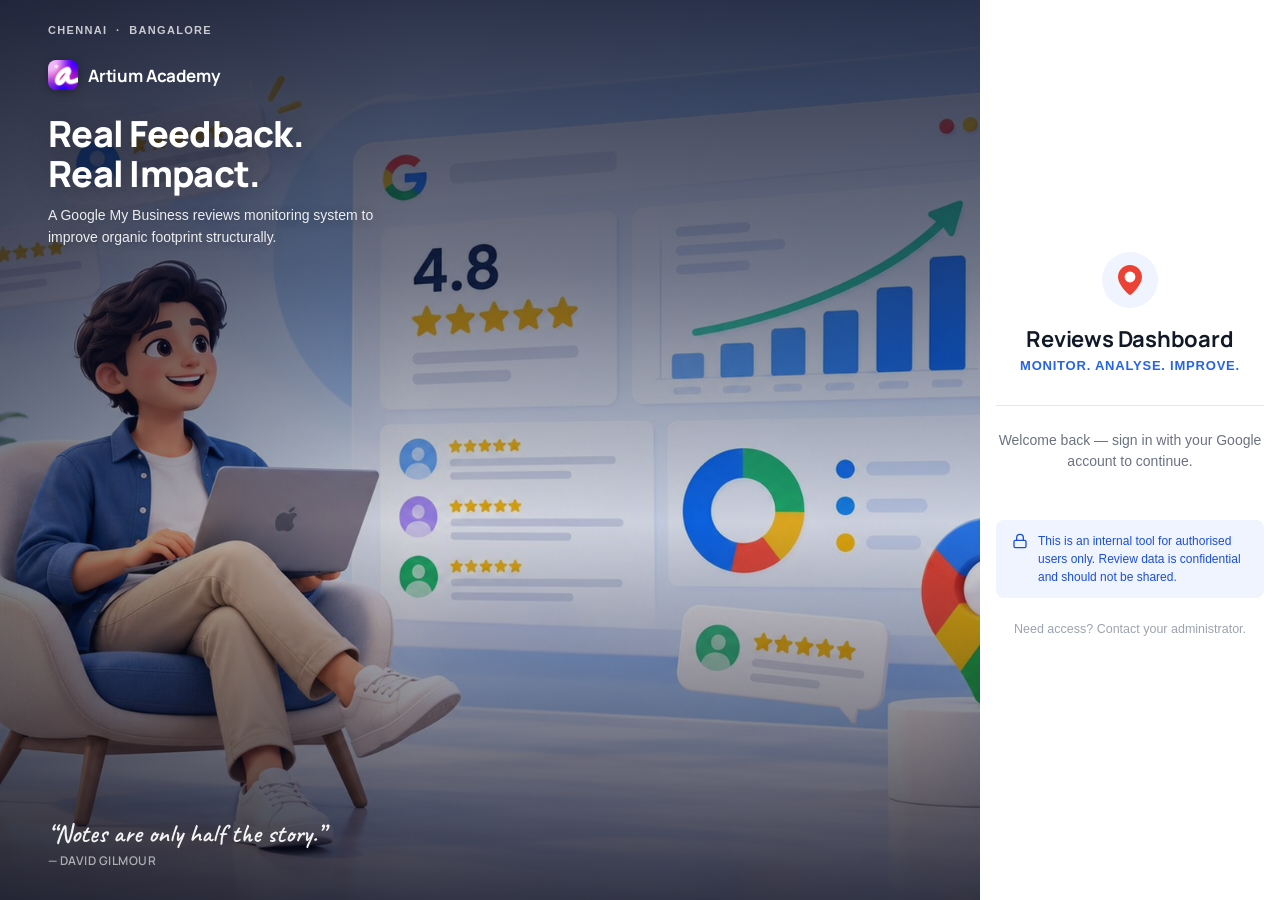
==== index.html @ 6ff20cc2 "DB 2" ====
<!DOCTYPE html>
<html lang="en">
<head>
  <meta charset="UTF-8" />
  <meta name="viewport" content="width=device-width, initial-scale=1.0" />
  <title>Artium Academy — Reviews Dashboard</title>
  <link rel="preconnect" href="https://fonts.googleapis.com" />
  <link rel="preconnect" href="https://fonts.gstatic.com" crossorigin />
  <link href="https://fonts.googleapis.com/css2?family=Manrope:wght@500;600;700;800&family=Caveat:wght@600&display=swap" rel="stylesheet" />
  <link rel="stylesheet" href="css/styles.css?v=6" />
</head>
<body class="login-page-v2">

  <div class="login-split">

    <section class="login-visual">
      <div class="login-visual-bg">
        <img class="login-visual-img" src="assets/login-hero-wide.jpg" alt="" />
        <div class="login-visual-scrim"></div>
      </div>

      <div class="login-visual-top">CHENNAI &nbsp;&middot;&nbsp; BANGALORE</div>

      <div class="login-visual-content">
        <div class="login-visual-brand">
          <img class="login-visual-logo" src="assets/logo-mark.jpg" alt="Artium Academy" />
          <span>Artium Academy</span>
        </div>
        <h1 class="login-visual-headline">Real Feedback.<br/>Real Impact.</h1>
        <p class="login-visual-copy">
          A Google My Business reviews monitoring system to improve organic footprint structurally.
        </p>
      </div>

      <div class="login-visual-tagline">
        “Notes are only half the story.”
        <span class="login-visual-attribution">— David Gilmour</span>
      </div>
    </section>

    <section class="login-panel">
      <main class="login-card-v2">
        <div class="login-pin-icon">
          <svg width="36" height="36" viewBox="0 0 24 24" fill="none">
            <path d="M12 2C7.58 2 4 5.58 4 10c0 5.25 6.72 11.19 7 11.44a1.5 1.5 0 0 0 2 0C13.28 21.19 20 15.25 20 10c0-4.42-3.58-8-8-8z" fill="#EA4335"/>
            <circle cx="12" cy="10" r="3.6" fill="#fff"/>
          </svg>
        </div>

        <h2 class="login-card-title">Reviews Dashboard</h2>
        <p class="login-card-subtitle">Monitor. Analyse. Improve.</p>

        <div class="login-divider"></div>

        <p class="login-welcome">Welcome back — sign in with your Google account to continue.</p>

        <div id="googleSignInSlot" class="google-signin-slot"></div>

        <div class="login-error" id="loginError">
          Your Google account isn't authorized for this dashboard. Contact your admin to be added.
        </div>

        <div class="login-security-note">
          <svg width="16" height="16" viewBox="0 0 24 24" fill="none" stroke="currentColor" stroke-width="2" stroke-linecap="round" stroke-linejoin="round"><rect x="3" y="11" width="18" height="11" rx="2"/><path d="M7 11V7a5 5 0 0 1 10 0v4"/></svg>
          <span>This is an internal tool for authorised users only. Review data is confidential and should not be shared.</span>
        </div>

        <p class="login-footnote">Need access? Contact your administrator.</p>
      </main>
    </section>

  </div>

  <script src="js/auth.js"></script>
  <script src="https://accounts.google.com/gsi/client" async defer onload="initGoogleSignIn()"></script>
</body>
</html>
---- css/styles.css ----
/* ==========================================================================
   Artium Academy — Google Reviews Dashboard
   Shared design system
   ========================================================================== */

:root {
  /* Brand / accent */
  --accent: #2563eb;
  --accent-dark: #1d4ed8;
  --accent-light: #eff4ff;

  /* Neutrals */
  --bg: #f7f8fa;
  --surface: #ffffff;
  --border: #e5e7eb;
  --text-primary: #111827;
  --text-secondary: #6b7280;
  --text-muted: #9ca3af;

  /* Status */
  --success: #16a34a;
  --warning: #d97706;
  --danger: #dc2626;

  /* Spacing scale */
  --space-1: 4px;
  --space-2: 8px;
  --space-3: 12px;
  --space-4: 16px;
  --space-5: 24px;
  --space-6: 32px;
  --space-7: 48px;

  /* Radius / shadow */
  --radius-sm: 8px;
  --radius-md: 12px;
  --radius-lg: 16px;
  --shadow-sm: 0 1px 2px rgba(16, 24, 40, 0.05);
  --shadow-md: 0 4px 16px rgba(16, 24, 40, 0.06);
  --shadow-lg: 0 12px 32px rgba(16, 24, 40, 0.10);

  --font-sans: -apple-system, BlinkMacSystemFont, "Segoe UI", Roboto, Inter, Helvetica, Arial, sans-serif;
}

* {
  box-sizing: border-box;
}

html, body {
  height: 100%;
}

body {
  margin: 0;
  font-family: var(--font-sans);
  background: var(--bg);
  color: var(--text-primary);
  -webkit-font-smoothing: antialiased;
}

a {
  color: inherit;
  text-decoration: none;
}

button {
  font-family: inherit;
}

/* ---- Reusable primitives (used across every view) ---- */

.card {
  background: var(--surface);
  border: 1px solid var(--border);
  border-radius: var(--radius-md);
  box-shadow: var(--shadow-sm);
}

.btn {
  display: inline-flex;
  align-items: center;
  justify-content: center;
  gap: var(--space-2);
  padding: 10px 18px;
  border-radius: var(--radius-sm);
  border: 1px solid var(--border);
  background: var(--surface);
  color: var(--text-primary);
  font-size: 14px;
  font-weight: 500;
  cursor: pointer;
  transition: background 0.15s ease, box-shadow 0.15s ease, border-color 0.15s ease;
}

.btn:hover {
  background: #fafafa;
  box-shadow: var(--shadow-sm);
}

.btn-primary {
  background: var(--accent);
  border-color: var(--accent);
  color: #ffffff;
}

.btn-primary:hover {
  background: var(--accent-dark);
  border-color: var(--accent-dark);
}

/* ==========================================================================
   Login screen — premium split layout
   ========================================================================== */

.login-page-v2 {
  margin: 0;
}

.login-split {
  min-height: 100vh;
  display: grid;
  grid-template-columns: minmax(0, 4fr) minmax(300px, 1fr);
}

/* ---- Left: hero visual ---- */

.login-visual {
  position: relative;
  overflow: hidden;
  display: flex;
  flex-direction: column;
  justify-content: flex-start;
  padding: var(--space-5) var(--space-7) var(--space-6);
  color: #ffffff;
  min-height: 100vh;
}

.login-visual-bg {
  position: absolute;
  inset: 0;
  z-index: 0;
}

.login-visual-img {
  width: 100%;
  height: 100%;
  object-fit: cover;
  object-position: 50% 30%;
  display: block;
}

.login-visual-scrim {
  position: absolute;
  inset: 0;
  background:
    linear-gradient(180deg, rgba(6, 12, 36, 0.82) 0%, rgba(8, 15, 42, 0.55) 30%, rgba(8, 14, 36, 0.12) 58%, rgba(6, 10, 28, 0.8) 100%),
    linear-gradient(90deg, rgba(6, 10, 30, 0.4) 0%, rgba(6, 10, 30, 0.03) 42%);
}

.login-visual-top,
.login-visual-content,
.login-visual-tagline {
  position: relative;
  z-index: 1;
}

.login-visual-top {
  font-size: 11px;
  font-weight: 600;
  letter-spacing: 0.12em;
  color: rgba(255, 255, 255, 0.75);
}

.login-visual-content {
  max-width: 440px;
  margin-top: var(--space-5);
}

.login-visual-brand {
  display: flex;
  align-items: center;
  gap: 10px;
  font-family: "Manrope", var(--font-sans);
  font-size: 17px;
  font-weight: 700;
  letter-spacing: -0.01em;
  margin-bottom: var(--space-5);
}

.login-visual-logo {
  width: 30px;
  height: 30px;
  border-radius: 8px;
  display: block;
  box-shadow: 0 2px 10px rgba(0, 0, 0, 0.35);
}

.login-visual-headline {
  font-family: "Manrope", var(--font-sans);
  font-size: 36px;
  font-weight: 800;
  line-height: 1.1;
  letter-spacing: -0.02em;
  margin: 0 0 var(--space-3) 0;
  text-shadow: 0 2px 24px rgba(0, 0, 0, 0.25);
}

.login-visual-copy {
  font-size: 14px;
  line-height: 1.55;
  color: rgba(255, 255, 255, 0.9);
  max-width: 360px;
  margin: 0;
  text-shadow: 0 1px 12px rgba(0, 0, 0, 0.25);
}

.login-visual-tagline {
  font-family: "Caveat", cursive;
  font-size: 26px;
  font-weight: 600;
  line-height: 1.2;
  color: rgba(255, 255, 255, 0.94);
  display: flex;
  flex-direction: column;
  gap: 4px;
  margin-top: auto;
}

.login-visual-attribution {
  font-family: "Manrope", var(--font-sans);
  font-size: 12px;
  font-weight: 600;
  letter-spacing: 0.04em;
  text-transform: uppercase;
  color: rgba(255, 255, 255, 0.6);
}

/* ---- Right: sign-in panel ---- */

.login-panel {
  display: flex;
  align-items: center;
  justify-content: center;
  background: var(--surface);
  padding: var(--space-5) var(--space-4);
}

.login-card-v2 {
  width: 100%;
  max-width: 300px;
  text-align: center;
}

.login-pin-icon {
  display: inline-flex;
  align-items: center;
  justify-content: center;
  width: 56px;
  height: 56px;
  border-radius: 999px;
  background: var(--accent-light);
  margin: 0 auto var(--space-4);
}

.login-card-title {
  font-family: "Manrope", var(--font-sans);
  font-size: 22px;
  font-weight: 700;
  letter-spacing: -0.01em;
  margin: 0 0 4px 0;
  color: var(--text-primary);
}

.login-card-subtitle {
  font-size: 13px;
  font-weight: 600;
  letter-spacing: 0.06em;
  text-transform: uppercase;
  color: var(--accent);
  margin: 0;
}

.login-divider {
  height: 1px;
  background: var(--border);
  margin: var(--space-6) 0 var(--space-5);
}

.login-welcome {
  font-size: 14px;
  line-height: 1.5;
  color: var(--text-secondary);
  margin: 0 0 var(--space-5) 0;
}

.google-signin-slot {
  display: flex;
  justify-content: center;
}

.login-security-note {
  display: flex;
  align-items: flex-start;
  gap: 10px;
  text-align: left;
  margin-top: var(--space-5);
  padding: var(--space-3) var(--space-4);
  border-radius: var(--radius-sm);
  background: var(--accent-light);
  color: var(--accent-dark);
  font-size: 12px;
  line-height: 1.5;
}

.login-security-note svg {
  flex-shrink: 0;
  margin-top: 1px;
}

.login-footnote {
  margin-top: var(--space-5);
  font-size: 12.5px;
  color: var(--text-muted);
}

.login-error {
  display: none;
  margin-top: var(--space-4);
  padding: var(--space-3) var(--space-4);
  border-radius: var(--radius-sm);
  background: #fef2f2;
  border: 1px solid #fecaca;
  color: var(--danger);
  font-size: 13px;
  text-align: left;
}

.login-error.visible {
  display: block;
}

@media (max-width: 1100px) {
  .login-split {
    grid-template-columns: 1fr;
  }
  .login-visual {
    min-height: 320px;
    padding: var(--space-5);
  }
  .login-visual-headline {
    font-size: 32px;
  }
  .login-visual-tagline {
    display: none;
  }
  .login-visual-img {
    object-position: 25% 30%;
  }
  .login-visual-scrim {
    background:
      linear-gradient(180deg, rgba(6, 12, 36, 0.88) 0%, rgba(8, 15, 42, 0.72) 45%, rgba(6, 10, 28, 0.85) 100%);
  }
  .login-visual-copy {
    display: none;
  }
  .login-panel {
    padding: var(--space-6) var(--space-5);
  }
  .login-card-v2 {
    max-width: 380px;
  }
}

/* ==========================================================================
   App shell (topbar + page container) — shared by every logged-in view
   ========================================================================== */

.app-shell {
  min-height: 100vh;
  background: var(--bg);
  display: flex;
  align-items: stretch;
}

/* ---- Sidebar ---- */

.sidebar {
  flex-shrink: 0;
  width: 240px;
  min-height: 100vh;
  display: flex;
  flex-direction: column;
  background: var(--surface);
  border-right: 1px solid var(--border);
  position: sticky;
  top: 0;
  align-self: flex-start;
}

.sidebar-brand {
  display: flex;
  align-items: center;
  gap: 10px;
  padding: var(--space-5) var(--space-5) var(--space-4);
}

.sidebar-brand img {
  width: 30px;
  height: 30px;
  border-radius: 8px;
  display: block;
}

.sidebar-brand .name {
  font-size: 15px;
  font-weight: 700;
  color: var(--text-primary);
  letter-spacing: -0.01em;
}

.sidebar-nav {
  flex: 1;
  overflow-y: auto;
  padding: var(--space-2) var(--space-3);
}

.sidebar-section {
  margin-bottom: var(--space-2);
}

.sidebar-link {
  display: flex;
  align-items: center;
  gap: 11px;
  padding: 9px 12px;
  border-radius: var(--radius-sm);
  font-size: 13.5px;
  font-weight: 500;
  color: var(--text-secondary);
  cursor: pointer;
}

.sidebar-link svg {
  flex-shrink: 0;
  opacity: 0.85;
}

.sidebar-link:hover {
  background: var(--bg);
  color: var(--text-primary);
}

.sidebar-link.active {
  background: var(--accent-light);
  color: var(--accent-dark);
  font-weight: 600;
}

.sidebar-link.active svg {
  opacity: 1;
}

.sidebar-link .chev {
  margin-left: auto;
  transition: transform 0.15s ease;
}

.sidebar-link .badge-soon {
  margin-left: auto;
  font-size: 9.5px;
  font-weight: 700;
  letter-spacing: 0.04em;
  text-transform: uppercase;
  color: var(--text-muted);
  background: var(--bg);
  border: 1px solid var(--border);
  padding: 2px 6px;
  border-radius: 999px;
}

.sidebar-subnav {
  padding-left: 33px;
  margin: 2px 0 6px;
  display: flex;
  flex-direction: column;
  gap: 1px;
}

.sidebar-subnav a {
  display: block;
  padding: 7px 12px;
  border-radius: var(--radius-sm);
  font-size: 13px;
  color: var(--text-secondary);
}

.sidebar-subnav a:hover {
  background: var(--bg);
  color: var(--text-primary);
}

.sidebar-subnav a.active {
  color: var(--accent-dark);
  font-weight: 600;
  background: var(--accent-light);
}

.sidebar-divider {
  height: 1px;
  background: var(--border);
  margin: var(--space-3) var(--space-2);
}

.sidebar-footer {
  padding: var(--space-4) var(--space-5) var(--space-5);
  border-top: 1px solid var(--border);
}

.sidebar-footer .tagline {
  font-size: 13px;
  font-weight: 700;
  line-height: 1.3;
  color: var(--text-primary);
}

.sidebar-footer .rule {
  width: 26px;
  height: 2px;
  background: var(--accent);
  margin: 8px 0;
}

.sidebar-footer .links {
  font-size: 10.5px;
  letter-spacing: 0.03em;
  color: var(--text-muted);
}

/* ---- Main area + slim utility topbar ---- */

.main-area {
  flex: 1;
  min-width: 0;
}

.topbar {
  position: sticky;
  top: 0;
  z-index: 10;
  display: flex;
  align-items: center;
  justify-content: space-between;
  gap: var(--space-4);
  padding: var(--space-4) var(--space-6);
  background: var(--surface);
  border-bottom: 1px solid var(--border);
}

.topbar-left {
  min-width: 0;
}

.topbar-title {
  font-size: 15px;
  font-weight: 600;
  color: var(--text-primary);
  margin: 0;
}

.topbar-right {
  display: flex;
  align-items: center;
  gap: var(--space-3);
}

.refresh-meta {
  display: flex;
  flex-direction: column;
  align-items: flex-end;
  gap: 2px;
}

.refresh-meta .label {
  font-size: 11px;
  color: var(--text-muted);
}

.icon-btn {
  display: inline-flex;
  align-items: center;
  justify-content: center;
  width: 34px;
  height: 34px;
  border-radius: var(--radius-sm);
  border: 1px solid var(--border);
  background: var(--surface);
  cursor: pointer;
  color: var(--text-secondary);
  transition: background 0.15s ease, color 0.15s ease;
}

.icon-btn:hover {
  background: var(--bg);
  color: var(--accent);
}

.icon-btn.spinning svg {
  animation: spin 0.7s linear;
}

.user-chip {
  display: flex;
  align-items: center;
  gap: 8px;
  padding-left: var(--space-3);
  border-left: 1px solid var(--border);
}

.user-avatar {
  width: 26px;
  height: 26px;
  border-radius: 999px;
  object-fit: cover;
}

.user-avatar-fallback {
  display: flex;
  align-items: center;
  justify-content: center;
  background: var(--accent-light);
  color: var(--accent-dark);
  font-size: 12px;
  font-weight: 700;
}

.user-name {
  font-size: 13px;
  font-weight: 500;
  color: var(--text-primary);
}

.user-chip .icon-btn {
  width: 28px;
  height: 28px;
}

@keyframes spin {
  from { transform: rotate(0deg); }
  to { transform: rotate(360deg); }
}

.page {
  max-width: 1180px;
  margin: 0 auto;
  padding: var(--space-6);
}

.page-section {
  margin-bottom: var(--space-7);
}

.section-heading {
  display: flex;
  align-items: baseline;
  justify-content: space-between;
  margin-bottom: var(--space-4);
}

.section-heading h2 {
  font-size: 16px;
  font-weight: 600;
  margin: 0;
  color: var(--text-primary);
}

.section-heading .hint {
  font-size: 12px;
  color: var(--text-muted);
}

/* ---- Filter bar ---- */

.filter-bar {
  display: flex;
  flex-wrap: wrap;
  align-items: center;
  gap: var(--space-3);
  margin-bottom: var(--space-6);
  padding: var(--space-3) var(--space-4);
  background: var(--surface);
  border: 1px solid var(--border);
  border-radius: var(--radius-md);
}

.pill-group {
  display: inline-flex;
  padding: 3px;
  background: var(--bg);
  border-radius: var(--radius-sm);
  gap: 2px;
}

.pill-group button {
  border: none;
  background: transparent;
  padding: 7px 14px;
  font-size: 13px;
  font-weight: 500;
  color: var(--text-secondary);
  border-radius: 7px;
  cursor: pointer;
}

.pill-group button.active {
  background: var(--surface);
  color: var(--accent-dark);
  box-shadow: var(--shadow-sm);
}

.select-control {
  padding: 8px 12px;
  border-radius: var(--radius-sm);
  border: 1px solid var(--border);
  background: var(--surface);
  font-size: 13px;
  color: var(--text-primary);
  cursor: pointer;
}

.filter-bar .spacer {
  flex: 1;
}

/* ---- Stat tiles ---- */

.stat-grid {
  display: grid;
  grid-template-columns: repeat(4, 1fr);
  gap: var(--space-4);
}

.stat-tile {
  padding: var(--space-5);
  position: relative;
}

.stat-tile-icon {
  width: 40px;
  height: 40px;
  border-radius: var(--radius-sm);
  display: flex;
  align-items: center;
  justify-content: center;
  margin-bottom: var(--space-3);
}

.stat-tile .label {
  font-size: 12px;
  color: var(--text-secondary);
  margin-bottom: var(--space-2);
}

.stat-tile .value {
  font-size: 30px;
  font-weight: 600;
  color: var(--text-primary);
  letter-spacing: -0.01em;
}

.stat-tile .value .unit {
  font-size: 16px;
  font-weight: 500;
  color: var(--text-muted);
  margin-left: 2px;
}

.stat-tile .delta {
  margin-top: var(--space-2);
  font-size: 12px;
  font-weight: 500;
}

.stat-tile .delta.up { color: #006300; }
.stat-tile .delta.down { color: #d03b3b; }
.stat-tile .delta.flat { color: var(--text-muted); }

.stat-tile-caption {
  margin-top: var(--space-2);
  font-size: 12px;
  color: var(--text-muted);
}

.stat-tile-progress {
  margin-top: var(--space-3);
  height: 6px;
  border-radius: 999px;
  background: var(--bg);
  overflow: hidden;
}

.stat-tile-progress .fill {
  height: 100%;
  border-radius: 999px;
  background: var(--success);
}

/* ---- Centre cards ---- */

.centre-grid {
  display: grid;
  grid-template-columns: repeat(3, 1fr);
  gap: var(--space-4);
}

.centre-card {
  padding: var(--space-5);
  display: flex;
  flex-direction: column;
  gap: var(--space-4);
}

.centre-card-head .name {
  font-size: 15px;
  font-weight: 600;
  color: var(--text-primary);
}

.centre-card-head .city {
  font-size: 12px;
  color: var(--text-secondary);
  margin-top: 2px;
}

/* ---- Hero stats (rating + total reviews) — the two numbers that matter
   most on a centre card, so they get real size and colour weight ---- */

.centre-card-hero-stats {
  display: flex;
  gap: var(--space-6);
}

.hero-stat .hv {
  display: flex;
  align-items: center;
  gap: 6px;
  font-size: 24px;
  font-weight: 700;
  letter-spacing: -0.01em;
  color: var(--text-primary);
}

.hero-stat .hv.rating { color: #b45900; }
.hero-stat .hv.reviews { color: var(--accent-dark); }

.hero-stat .hl {
  font-size: 11.5px;
  color: var(--text-muted);
  margin-top: 2px;
}

/* ---- Target row: count + bar + percentage, all in one compact line ---- */

.centre-card-target-row {
  display: flex;
  align-items: center;
  gap: 10px;
}

.target-count {
  font-size: 13px;
  font-weight: 600;
  color: var(--text-primary);
  white-space: nowrap;
  flex-shrink: 0;
}

.target-count .muted {
  font-weight: 500;
  color: var(--text-muted);
}

.target-sub {
  font-size: 11px;
  color: var(--text-muted);
  white-space: nowrap;
  flex-shrink: 0;
}

.target-pct {
  font-size: 12px;
  font-weight: 700;
  flex-shrink: 0;
  min-width: 32px;
  text-align: right;
}

.target-met-note {
  font-size: 11px;
  font-weight: 600;
  color: #15803d;
  margin-top: -6px;
}

.meter {
  flex: 1;
  height: 8px;
  border-radius: 999px;
  background: var(--bg);
  overflow: hidden;
}

.meter-fill {
  height: 100%;
  border-radius: 999px;
  transition: width 0.3s ease;
}

.centre-card-summary {
  font-size: 12.5px;
  line-height: 1.5;
  color: var(--text-secondary);
  padding-top: var(--space-3);
  border-top: 1px solid var(--border);
}

.centre-card-summary .ai-label {
  display: flex;
  align-items: center;
  gap: 4px;
  font-size: 10.5px;
  font-weight: 600;
  letter-spacing: 0.04em;
  text-transform: uppercase;
  color: var(--accent);
  margin-bottom: var(--space-2);
}

.trending-topics-label {
  display: flex;
  align-items: center;
  gap: 4px;
  font-size: 10.5px;
  font-weight: 600;
  letter-spacing: 0.04em;
  text-transform: uppercase;
  color: var(--text-muted);
  margin-top: var(--space-3);
}

.theme-tags {
  display: flex;
  flex-wrap: wrap;
  gap: 6px;
  margin-top: var(--space-2);
}

.theme-tag {
  display: inline-flex;
  align-items: center;
  gap: 5px;
  font-size: 11px;
  padding: 3px 9px;
  border-radius: 999px;
  background: var(--bg);
  color: var(--text-secondary);
  border: 1px solid var(--border);
}

.theme-tag .n {
  font-weight: 700;
  color: var(--text-muted);
}

/* ---- Standalone AI Summary card (Centre Detail page) ---- */

.ai-summary-card {
  padding: var(--space-5) var(--space-5) var(--space-6);
}

.ai-summary-label {
  display: flex;
  align-items: center;
  gap: 4px;
  font-size: 10.5px;
  font-weight: 600;
  letter-spacing: 0.04em;
  text-transform: uppercase;
  color: var(--accent);
  margin-bottom: var(--space-3);
}

.ai-summary-text {
  font-size: 13.5px;
  line-height: 1.65;
  color: var(--text-secondary);
  margin: 0;
}

.centre-card-footer {
  display: flex;
  justify-content: flex-end;
}

.link-arrow {
  font-size: 12.5px;
  font-weight: 600;
  color: var(--accent);
  display: inline-flex;
  align-items: center;
  gap: 4px;
}

/* ---- Chart card ---- */

.chart-card {
  padding: var(--space-5);
}

.chart-legend {
  display: flex;
  gap: var(--space-4);
  margin-bottom: var(--space-4);
}

.chart-legend .item {
  display: flex;
  align-items: center;
  gap: 6px;
  font-size: 12px;
  color: var(--text-secondary);
}

.chart-legend .swatch {
  width: 10px;
  height: 10px;
  border-radius: 3px;
}

.chart-tooltip {
  position: fixed;
  pointer-events: none;
  background: var(--text-primary);
  color: #fff;
  font-size: 11.5px;
  padding: 6px 10px;
  border-radius: 6px;
  line-height: 1.4;
  opacity: 0;
  transform: translate(-50%, calc(-100% - 8px));
  transition: opacity 0.1s ease;
  z-index: 100;
  white-space: nowrap;
}

.chart-tooltip.visible {
  opacity: 1;
}

/* ---- Recent reviews ---- */

.review-list {
  display: flex;
  flex-direction: column;
  gap: var(--space-3);
}

.review-row {
  display: flex;
  gap: var(--space-4);
  padding: var(--space-4);
}

.review-rating {
  flex-shrink: 0;
  width: 34px;
  height: 34px;
  border-radius: 999px;
  background: var(--accent-light);
  color: var(--accent-dark);
  display: flex;
  align-items: center;
  justify-content: center;
  font-size: 13px;
  font-weight: 700;
}

.review-body {
  flex: 1;
}

.review-meta {
  display: flex;
  align-items: center;
  gap: var(--space-2);
  margin-bottom: 4px;
  font-size: 12px;
  color: var(--text-muted);
}

.review-meta .centre-name {
  font-weight: 600;
  color: var(--text-primary);
}

.review-text {
  font-size: 13px;
  line-height: 1.5;
  color: var(--text-secondary);
  margin: 0 0 var(--space-2) 0;
}

.review-tags {
  display: flex;
  flex-wrap: wrap;
  gap: 6px;
}

@media (max-width: 960px) {
  .stat-grid { grid-template-columns: repeat(2, 1fr); }
  .centre-grid { grid-template-columns: 1fr; }
}

/* ==========================================================================
   Detail views (Centre Detail, Monthly Drill-down)
   ========================================================================== */

.breadcrumb {
  display: flex;
  align-items: center;
  gap: 6px;
  font-size: 12.5px;
  color: var(--text-muted);
  margin-bottom: var(--space-4);
}

.breadcrumb a {
  color: var(--text-secondary);
  font-weight: 500;
}

.breadcrumb a:hover {
  color: var(--accent);
}

.breadcrumb .current {
  color: var(--text-primary);
  font-weight: 600;
}

.detail-header {
  display: flex;
  align-items: flex-start;
  justify-content: space-between;
  gap: var(--space-5);
  margin-bottom: var(--space-6);
}

.detail-header h1 {
  font-size: 24px;
  font-weight: 600;
  margin: 0 0 4px 0;
  letter-spacing: -0.01em;
}

.detail-header .location {
  font-size: 13px;
  color: var(--text-muted);
}

.detail-header .header-actions {
  display: flex;
  align-items: center;
  gap: var(--space-3);
}

.two-col {
  display: grid;
  grid-template-columns: 2fr 1fr;
  gap: var(--space-4);
  align-items: start;
}

.info-list {
  display: flex;
  flex-direction: column;
}

.info-row {
  display: flex;
  align-items: center;
  justify-content: space-between;
  padding: var(--space-3) 0;
  border-bottom: 1px solid var(--border);
  font-size: 13px;
}

.info-row:last-child {
  border-bottom: none;
}

.info-row .k {
  color: var(--text-secondary);
}

.info-row .v {
  font-weight: 600;
  color: var(--text-primary);
}

.cadence-chip {
  font-size: 11px;
  font-weight: 600;
  padding: 3px 9px;
  border-radius: 999px;
  background: var(--accent-light);
  color: var(--accent-dark);
}

.mentions-list {
  display: flex;
  flex-direction: column;
  gap: var(--space-3);
}

.mention-item {
  padding: var(--space-2) 0;
}

.mention-item .bar-track {
  height: 4px;
  border-radius: 999px;
  background: var(--bg);
  overflow: hidden;
  margin-top: 8px;
  margin-left: 44px;
}

.mention-item .bar-fill {
  height: 100%;
  border-radius: 999px;
  background: var(--accent);
}

.mention-row {
  display: flex;
  align-items: center;
  gap: var(--space-3);
}

.mention-row .avatar {
  width: 32px;
  height: 32px;
  border-radius: 999px;
  background: var(--accent-light);
  color: var(--accent-dark);
  display: flex;
  align-items: center;
  justify-content: center;
  font-size: 12px;
  font-weight: 700;
  flex-shrink: 0;
}

.mention-row .info {
  flex: 1;
}

.mention-row .name {
  font-size: 13px;
  font-weight: 600;
  color: var(--text-primary);
}

.mention-row .course {
  font-size: 11.5px;
  color: var(--text-muted);
}

.mention-row .count {
  font-size: 12.5px;
  font-weight: 600;
  color: var(--accent-dark);
  background: var(--accent-light);
  padding: 3px 9px;
  border-radius: 999px;
}

.month-breakdown-list {
  display: flex;
  flex-direction: column;
}

.month-breakdown-row {
  display: flex;
  align-items: center;
  gap: var(--space-3);
  padding: var(--space-2) 0;
  font-size: 12.5px;
}

.month-breakdown-row .m {
  width: 52px;
  color: var(--text-secondary);
  flex-shrink: 0;
}

.month-breakdown-row .bar-track {
  flex: 1;
  height: 6px;
  border-radius: 999px;
  background: var(--bg);
  overflow: hidden;
}

.month-breakdown-row .bar-fill {
  height: 100%;
  background: var(--accent);
  border-radius: 999px;
}

.month-breakdown-row .n {
  width: 24px;
  text-align: right;
  font-weight: 600;
  color: var(--text-primary);
  flex-shrink: 0;
}

.month-breakdown-row .r {
  width: 38px;
  text-align: right;
  color: var(--text-muted);
  flex-shrink: 0;
}

@media (max-width: 900px) {
  .two-col { grid-template-columns: 1fr; }
  .detail-header { flex-direction: column; }
}

/* ==========================================================================
   Monthly Summary Drill-down
   ========================================================================== */

.month-tabs {
  display: flex;
  flex-wrap: wrap;
  gap: 6px;
  margin-bottom: var(--space-6);
}

.month-tab {
  padding: 8px 16px;
  border-radius: var(--radius-sm);
  border: 1px solid var(--border);
  background: var(--surface);
  font-size: 13px;
  font-weight: 500;
  color: var(--text-secondary);
  cursor: pointer;
}

.month-tab:hover {
  background: var(--bg);
}

.month-tab.active {
  background: var(--accent);
  border-color: var(--accent);
  color: #ffffff;
}

.month-tab .n {
  font-size: 11px;
  opacity: 0.75;
  margin-left: 4px;
}

.went-list {
  list-style: none;
  margin: 0;
  padding: 0;
  display: flex;
  flex-direction: column;
  gap: var(--space-3);
}

.went-list li {
  display: flex;
  align-items: flex-start;
  gap: var(--space-2);
  font-size: 13px;
  line-height: 1.5;
  color: var(--text-secondary);
}

.went-list .dot {
  flex-shrink: 0;
  width: 8px;
  height: 8px;
  border-radius: 999px;
  margin-top: 5px;
}

.went-list.well .dot { background: #0ca30c; }
.went-list.wrong .dot { background: #d03b3b; }

.went-card-heading {
  display: flex;
  align-items: center;
  gap: 8px;
  font-size: 13px;
  font-weight: 600;
  margin-bottom: var(--space-3);
}

.went-card-heading.well { color: #006300; }
.went-card-heading.wrong { color: #d03b3b; }

.topic-mentions-list {
  display: flex;
  flex-direction: column;
  gap: var(--space-3);
}

.topic-row {
  display: flex;
  align-items: center;
  gap: var(--space-3);
  font-size: 12.5px;
}

.topic-row .label {
  width: 150px;
  flex-shrink: 0;
  color: var(--text-secondary);
}

.topic-row .bar-track {
  flex: 1;
  height: 8px;
  border-radius: 999px;
  background: var(--bg);
  overflow: hidden;
}

.topic-row .bar-fill {
  height: 100%;
  background: var(--accent);
  border-radius: 999px;
}

.topic-row .n {
  width: 20px;
  text-align: right;
  font-weight: 600;
  color: var(--text-primary);
  flex-shrink: 0;
}

.sentiment-bar {
  display: flex;
  height: 14px;
  border-radius: 999px;
  overflow: hidden;
  gap: 2px;
  background: var(--surface);
}

.sentiment-bar .seg {
  height: 100%;
}

.sentiment-bar .seg.positive { background: #0ca30c; }
.sentiment-bar .seg.neutral { background: #c3c2b7; }
.sentiment-bar .seg.negative { background: #d03b3b; }

.sentiment-legend {
  display: flex;
  gap: var(--space-5);
  margin-top: var(--space-4);
}

.sentiment-legend .item {
  display: flex;
  align-items: center;
  gap: 6px;
  font-size: 12.5px;
  color: var(--text-secondary);
}

.sentiment-legend .swatch {
  width: 10px;
  height: 10px;
  border-radius: 3px;
}

.sentiment-legend .swatch.positive { background: #0ca30c; }
.sentiment-legend .swatch.neutral { background: #c3c2b7; }
.sentiment-legend .swatch.negative { background: #d03b3b; }

.sentiment-legend .value {
  font-weight: 600;
  color: var(--text-primary);
}

.empty-note {
  padding: 24px;
  text-align: center;
  color: var(--text-muted);
  font-size: 13px;
}

/* ==========================================================================
   Operations Directory / Teacher Directory — table + modal
   ========================================================================== */

.page-header-row {
  display: flex;
  align-items: flex-start;
  justify-content: space-between;
  gap: var(--space-4);
  margin-bottom: var(--space-5);
}

.page-header-row h1 {
  font-size: 22px;
  font-weight: 600;
  margin: 0 0 4px 0;
  letter-spacing: -0.01em;
}

.page-header-row .sub {
  font-size: 13px;
  color: var(--text-muted);
}

.page-header-row .header-actions {
  display: flex;
  align-items: center;
  gap: var(--space-3);
}

.role-switcher {
  display: flex;
  align-items: center;
  gap: 8px;
  font-size: 12.5px;
  color: var(--text-muted);
}

.data-table {
  width: 100%;
  border-collapse: collapse;
}

.data-table th {
  text-align: left;
  font-size: 11px;
  font-weight: 600;
  text-transform: uppercase;
  letter-spacing: 0.03em;
  color: var(--text-muted);
  padding: var(--space-3) var(--space-4);
  border-bottom: 1px solid var(--border);
}

.data-table td {
  padding: var(--space-3) var(--space-4);
  border-bottom: 1px solid var(--border);
  font-size: 13px;
  color: var(--text-primary);
  vertical-align: middle;
}

.data-table tr:last-child td {
  border-bottom: none;
}

.data-table .person-name {
  font-weight: 600;
}

.data-table .person-email {
  color: var(--text-muted);
  font-size: 12px;
}

.role-badge {
  display: inline-block;
  font-size: 11px;
  font-weight: 600;
  padding: 3px 10px;
  border-radius: 999px;
}

.role-badge.admin { background: #fef3e0; color: #b45900; }
.role-badge.operations-owner { background: var(--accent-light); color: var(--accent-dark); }
.role-badge.teacher { background: #eafaf1; color: #0f7a4d; }

.target-owner-flag {
  display: inline-flex;
  align-items: center;
  gap: 4px;
  font-size: 12px;
  color: #006300;
  font-weight: 600;
}

.target-owner-flag.none {
  color: var(--text-muted);
  font-weight: 500;
}

.row-actions {
  display: flex;
  gap: var(--space-2);
}

.row-actions button {
  border: none;
  background: none;
  cursor: pointer;
  font-size: 12.5px;
  font-weight: 500;
  color: var(--accent);
  padding: 4px 6px;
}

.row-actions button.danger {
  color: #d03b3b;
}

.table-card {
  overflow-x: auto;
}

/* ---- Modal ---- */

.modal-overlay {
  position: fixed;
  inset: 0;
  background: rgba(11, 11, 11, 0.35);
  display: none;
  align-items: center;
  justify-content: center;
  z-index: 200;
  padding: var(--space-4);
}

.modal-overlay.visible {
  display: flex;
}

.modal-card {
  width: 100%;
  max-width: 440px;
  background: var(--surface);
  border-radius: var(--radius-lg);
  box-shadow: var(--shadow-lg);
  padding: var(--space-6);
  max-height: 90vh;
  overflow-y: auto;
}

.modal-card h3 {
  margin: 0 0 var(--space-5) 0;
  font-size: 16px;
  font-weight: 600;
}

.form-field {
  margin-bottom: var(--space-4);
}

.form-field label {
  display: block;
  font-size: 12px;
  font-weight: 600;
  color: var(--text-secondary);
  margin-bottom: 6px;
}

.form-field input[type="text"],
.form-field input[type="email"],
.form-field select {
  width: 100%;
  padding: 9px 12px;
  border-radius: var(--radius-sm);
  border: 1px solid var(--border);
  background: var(--surface);
  font-size: 13px;
  color: var(--text-primary);
  font-family: inherit;
}

.form-field input:focus,
.form-field select:focus {
  outline: none;
  border-color: var(--accent);
  box-shadow: 0 0 0 3px var(--accent-light);
}

.checkbox-field {
  display: flex;
  align-items: center;
  gap: 8px;
  font-size: 13px;
  color: var(--text-primary);
}

.modal-actions {
  display: flex;
  justify-content: flex-end;
  gap: var(--space-3);
  margin-top: var(--space-5);
}

.readonly-note {
  font-size: 12px;
  color: var(--text-muted);
  padding: var(--space-3) var(--space-4);
  background: var(--bg);
  border-radius: var(--radius-sm);
  margin-bottom: var(--space-4);
}

/* ==========================================================================
   Teacher Directory + Leaderboards
   ========================================================================== */

.view-tabs {
  display: inline-flex;
  padding: 3px;
  background: var(--bg);
  border-radius: var(--radius-sm);
  gap: 2px;
  margin-bottom: var(--space-5);
}

.view-tabs button {
  border: none;
  background: transparent;
  padding: 8px 18px;
  font-size: 13px;
  font-weight: 500;
  color: var(--text-secondary);
  border-radius: 7px;
  cursor: pointer;
}

.view-tabs button.active {
  background: var(--surface);
  color: var(--accent-dark);
  box-shadow: var(--shadow-sm);
}

.leaderboard-grid {
  display: grid;
  grid-template-columns: repeat(3, 1fr);
  gap: var(--space-4);
}

.leaderboard-list {
  display: flex;
  flex-direction: column;
  gap: var(--space-1);
}

.leaderboard-row {
  display: flex;
  align-items: center;
  gap: var(--space-3);
  padding: var(--space-3) 0;
  border-bottom: 1px solid var(--border);
}

.leaderboard-row:last-child {
  border-bottom: none;
}

.rank-badge {
  width: 24px;
  height: 24px;
  flex-shrink: 0;
  border-radius: 999px;
  display: flex;
  align-items: center;
  justify-content: center;
  font-size: 11px;
  font-weight: 700;
  background: var(--bg);
  color: var(--text-secondary);
}

.rank-badge.gold { background: #fef3e0; color: #b45900; }
.rank-badge.silver { background: #eef0f2; color: #52616b; }
.rank-badge.bronze { background: #fbe9e2; color: #a54a28; }

.leaderboard-row .info {
  flex: 1;
  min-width: 0;
}

.leaderboard-row .name {
  font-size: 13px;
  font-weight: 600;
  color: var(--text-primary);
  white-space: nowrap;
  overflow: hidden;
  text-overflow: ellipsis;
}

.leaderboard-row .meta {
  font-size: 11.5px;
  color: var(--text-muted);
}

.leaderboard-row .score {
  font-size: 13px;
  font-weight: 700;
  color: var(--accent-dark);
  flex-shrink: 0;
}

@media (max-width: 960px) {
  .leaderboard-grid { grid-template-columns: 1fr; }
}

/* ==========================================================================
   Sidebar — responsive collapse (off-canvas below 900px)
   ========================================================================== */

.sidebar-toggle {
  display: none;
}

.sidebar-overlay {
  display: none;
}

@media (max-width: 900px) {
  .sidebar-toggle {
    display: inline-flex;
  }
  .sidebar {
    position: fixed;
    left: 0;
    top: 0;
    bottom: 0;
    z-index: 30;
    transform: translateX(-100%);
    transition: transform 0.2s ease;
    box-shadow: var(--shadow-lg);
  }
  .sidebar.open {
    transform: translateX(0);
  }
  .sidebar-overlay {
    display: block;
    position: fixed;
    inset: 0;
    background: rgba(15, 20, 35, 0.4);
    z-index: 25;
    opacity: 0;
    pointer-events: none;
    transition: opacity 0.2s ease;
  }
  .sidebar-overlay.open {
    opacity: 1;
    pointer-events: auto;
  }
  .topbar-left {
    display: flex;
    align-items: center;
    gap: var(--space-3);
  }
}

/* ==========================================================================
   "Coming soon" stub pages
   ========================================================================== */

.empty-state {
  padding: var(--space-7) var(--space-6);
  text-align: center;
  max-width: 440px;
  margin: 10vh auto 0;
}

.empty-state-icon {
  width: 56px;
  height: 56px;
  border-radius: 999px;
  background: var(--accent-light);
  color: var(--accent-dark);
  display: flex;
  align-items: center;
  justify-content: center;
  margin: 0 auto var(--space-4);
}

.empty-state h2 {
  font-size: 17px;
  font-weight: 600;
  margin: 0 0 var(--space-2);
  color: var(--text-primary);
}

.empty-state p {
  font-size: 13.5px;
  line-height: 1.6;
  color: var(--text-secondary);
  margin: 0;
}
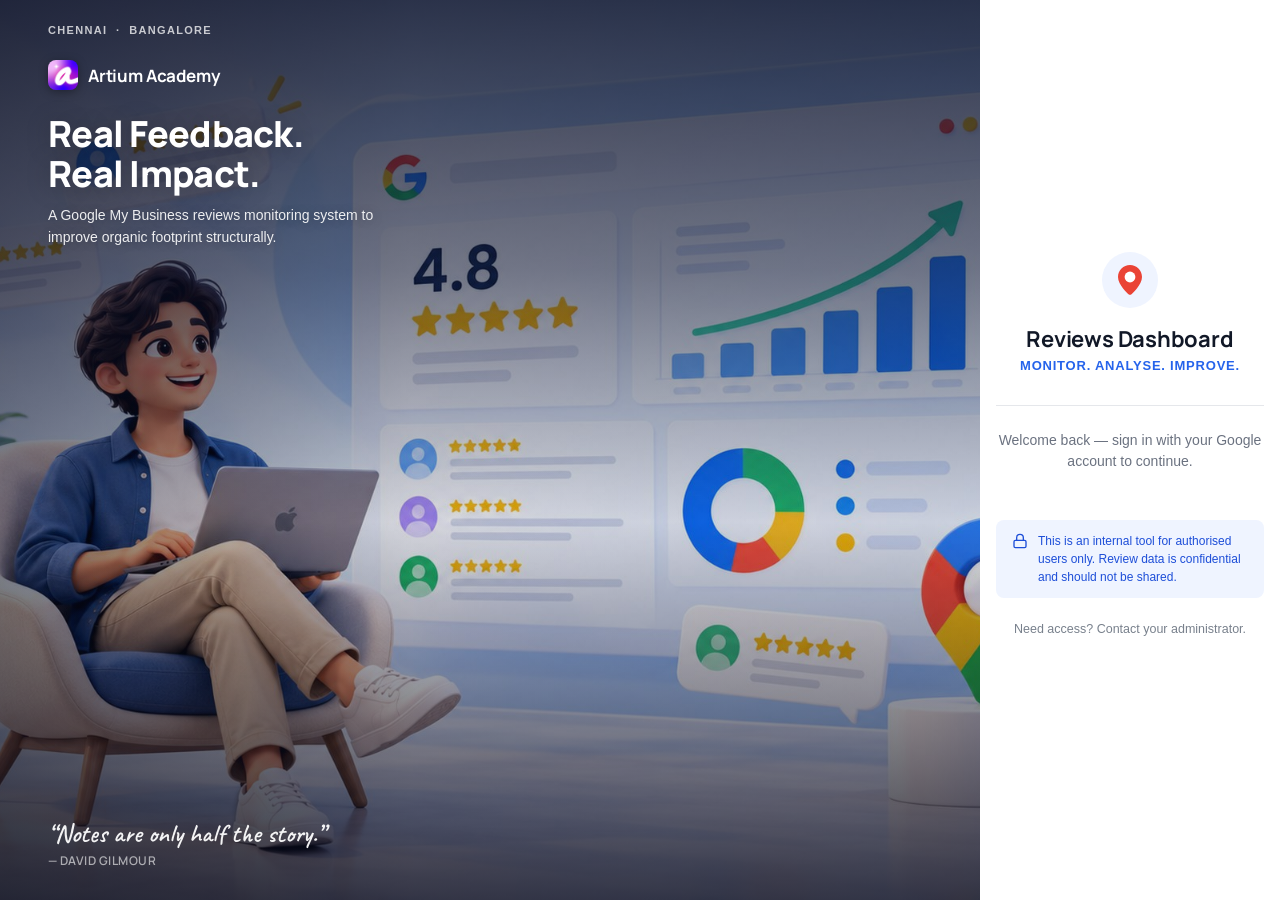
==== commit ebfb58bb: "DB7" ====
--- a/index.html
+++ b/index.html
@@ -7,7 +7,7 @@
   <link rel="preconnect" href="https://fonts.googleapis.com" />
   <link rel="preconnect" href="https://fonts.gstatic.com" crossorigin />
   <link href="https://fonts.googleapis.com/css2?family=Manrope:wght@500;600;700;800&family=Caveat:wght@600&display=swap" rel="stylesheet" />
-  <link rel="stylesheet" href="css/styles.css?v=6" />
+  <link rel="stylesheet" href="css/styles.css?v=10" />
 </head>
 <body class="login-page-v2">
 
--- a/css/styles.css
+++ b/css/styles.css
@@ -15,7 +15,7 @@
   --border: #e5e7eb;
   --text-primary: #111827;
   --text-secondary: #6b7280;
-  --text-muted: #9ca3af;
+  --text-muted: #78808c;
 
   /* Status */
   --success: #16a34a;
@@ -395,9 +395,23 @@
   position: sticky;
   top: 0;
   align-self: flex-start;
+  overflow: hidden;
+}
+
+.sidebar::before {
+  content: "";
+  position: absolute;
+  inset: 0;
+  z-index: 0;
+  pointer-events: none;
+  background-image: url("data:image/svg+xml,%3Csvg xmlns='http://www.w3.org/2000/svg' width='160' height='160'%3E%3Cg fill='none' stroke='%232563eb' stroke-width='1.1' opacity='0.15'%3E%3Cpath d='M-10 24 Q 15 8 40 24 T 90 24 T 140 24 T 190 24'/%3E%3Cpath d='M-10 96 Q 15 80 40 96 T 90 96 T 140 96 T 190 96'/%3E%3C/g%3E%3Cg fill='%232563eb' opacity='0.16' font-family='Arial,sans-serif' font-size='17'%3E%3Ctext x='56' y='58'%3E%E2%99%AA%3C/text%3E%3Ctext x='118' y='134'%3E%E2%99%AB%3C/text%3E%3Ctext x='6' y='134'%3E%E2%99%AA%3C/text%3E%3C/g%3E%3C/svg%3E");
+  background-repeat: repeat;
+  background-size: 160px 160px;
 }
 
 .sidebar-brand {
+  position: relative;
+  z-index: 1;
   display: flex;
   align-items: center;
   gap: 10px;
@@ -419,6 +433,8 @@
 }
 
 .sidebar-nav {
+  position: relative;
+  z-index: 1;
   flex: 1;
   overflow-y: auto;
   padding: var(--space-2) var(--space-3);
@@ -511,9 +527,27 @@
   margin: var(--space-3) var(--space-2);
 }
 
+.sidebar-illustration {
+  position: relative;
+  z-index: 1;
+  margin-top: var(--space-2);
+  overflow: hidden;
+}
+
+.sidebar-illustration img {
+  display: block;
+  width: 100%;
+  height: auto;
+  -webkit-mask-image: linear-gradient(to bottom, transparent 0, #000 34px);
+  mask-image: linear-gradient(to bottom, transparent 0, #000 34px);
+}
+
 .sidebar-footer {
+  position: relative;
+  z-index: 1;
   padding: var(--space-4) var(--space-5) var(--space-5);
   border-top: 1px solid var(--border);
+  background: var(--surface);
 }
 
 .sidebar-footer .tagline {
